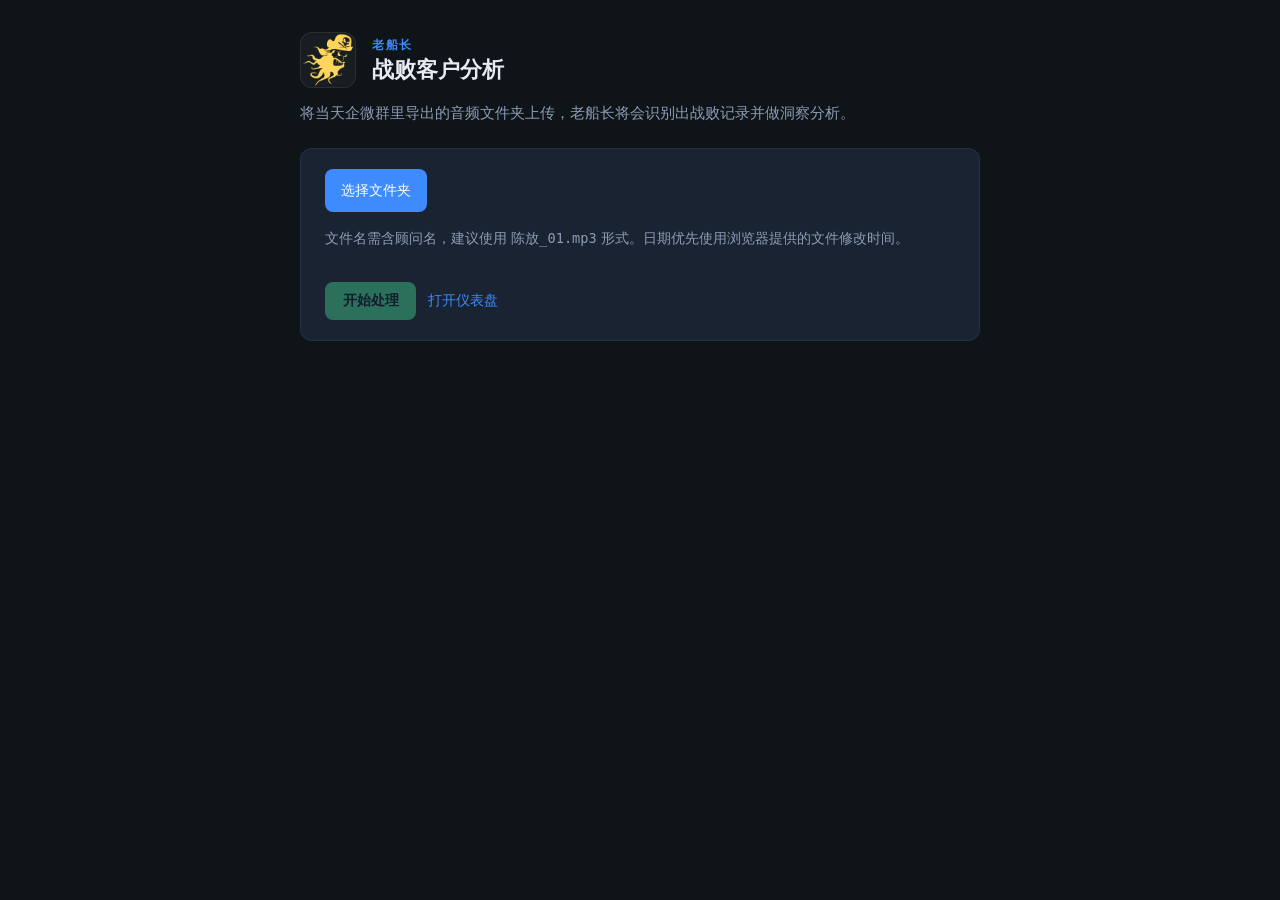
==== templates/index.html @ b05cd0df "Initial commit: 老船长战败客户分析 MVP FastAPI 流水线（讯飞 ASR + Kimi 抽取）、并行批处理、上传页与仪表盘，以及品牌化首页。  Co-authored-by: " ====
<!DOCTYPE html>
<html lang="zh-CN">
<head>
  <meta charset="utf-8" />
  <meta name="viewport" content="width=device-width, initial-scale=1" />
  <title>老船长 — 战败客户分析</title>
  <style>
    :root {
      --bg: #0f1419;
      --card: #1a2332;
      --text: #e7ecf3;
      --muted: #8b9cb3;
      --accent: #3d8bfd;
      --ok: #3ecf8e;
      --warn: #f0c14b;
    }
    * { box-sizing: border-box; }
    body {
      font-family: ui-sans-serif, system-ui, "Segoe UI", "PingFang SC", sans-serif;
      background: var(--bg);
      color: var(--text);
      margin: 0;
      min-height: 100vh;
      line-height: 1.5;
    }
    .wrap { max-width: 720px; margin: 0 auto; padding: 2rem 1.25rem; }
    .page-head {
      display: flex;
      align-items: center;
      gap: 1rem;
      margin-bottom: 0.35rem;
    }
    .brand-logo {
      width: 56px;
      height: 56px;
      border-radius: 12px;
      object-fit: contain;
      flex-shrink: 0;
      background: rgba(255,255,255,.04);
      border: 1px solid rgba(255,255,255,.08);
    }
    .brand-block { min-width: 0; }
    .app-name {
      font-size: 0.78rem;
      font-weight: 600;
      letter-spacing: 0.14em;
      color: var(--accent);
      margin: 0 0 0.2rem;
    }
    h1 { font-size: 1.35rem; font-weight: 600; margin: 0; line-height: 1.25; }
    p.lead { color: var(--muted); margin: 0.85rem 0 1.5rem; font-size: 0.95rem; }
    .card {
      background: var(--card);
      border-radius: 12px;
      padding: 1.25rem 1.5rem;
      border: 1px solid rgba(255,255,255,.06);
    }
    label.file-btn {
      display: inline-flex;
      align-items: center;
      gap: 0.5rem;
      padding: 0.65rem 1rem;
      background: var(--accent);
      color: #fff;
      border-radius: 8px;
      cursor: pointer;
      font-weight: 500;
      font-size: 0.9rem;
    }
    label.file-btn:hover { filter: brightness(1.08); }
    input[type="file"] { display: none; }
    .meta { margin-top: 1rem; font-size: 0.85rem; color: var(--muted); }
    .actions { margin-top: 1.25rem; display: flex; flex-wrap: wrap; gap: 0.75rem; align-items: center; }
    button.primary {
      background: var(--ok);
      color: #0a1628;
      border: none;
      padding: 0.6rem 1.1rem;
      border-radius: 8px;
      font-weight: 600;
      cursor: pointer;
      font-size: 0.9rem;
    }
    button.primary:disabled { opacity: 0.45; cursor: not-allowed; }
    a.link { color: var(--accent); text-decoration: none; font-size: 0.9rem; }
    a.link:hover { text-decoration: underline; }
    #status {
      margin-top: 1.25rem;
      padding: 0.85rem 1rem;
      border-radius: 8px;
      background: rgba(0,0,0,.25);
      font-size: 0.88rem;
      white-space: pre-wrap;
      display: none;
    }
    #status.show { display: block; }
    #status.processing { border-left: 3px solid var(--warn); }
    #status.done { border-left: 3px solid var(--ok); }
    #status.err { border-left: 3px solid #f66; }
    ul.files { margin: 0.5rem 0 0; padding-left: 1.1rem; color: var(--muted); font-size: 0.82rem; max-height: 140px; overflow: auto; }
  </style>
</head>
<body>
  <div class="wrap">
    <header class="page-head">
      <img class="brand-logo" src="/logo.png" width="56" height="56" alt="老船长" />
      <div class="brand-block">
        <p class="app-name">老船长</p>
        <h1>战败客户分析</h1>
      </div>
    </header>
    <p class="lead">将当天企微群里导出的音频文件夹上传，老船长将会识别出战败记录并做洞察分析。</p>

    <div class="card">
      <label class="file-btn">
        <input type="file" id="folder" webkitdirectory multiple accept="audio/*,.mp3,.wav,.m4a,.webm,.mp4,.ogg,.flac" />
        选择文件夹
      </label>
      <p class="meta">文件名需含顾问名，建议使用 <code>陈放_01.mp3</code> 形式。日期优先使用浏览器提供的文件修改时间。</p>
      <ul class="files" id="fileList"></ul>
      <div class="actions">
        <button type="button" class="primary" id="submitBtn" disabled>开始处理</button>
        <a class="link" href="/dashboard">打开仪表盘</a>
      </div>
      <div id="status"></div>
    </div>
  </div>
  <script>
    const folderInput = document.getElementById("folder");
    const submitBtn = document.getElementById("submitBtn");
    const statusEl = document.getElementById("status");
    const fileList = document.getElementById("fileList");

    let selectedFiles = [];

    function audioFilter(f) {
      const n = (f.name || "").toLowerCase();
      return /\.(mp3|wav|m4a|webm|mp4|mpeg|mpga|oga|ogg|flac)$/i.test(n);
    }

    folderInput.addEventListener("change", () => {
      selectedFiles = Array.from(folderInput.files || []).filter(audioFilter);
      fileList.innerHTML = selectedFiles.length
        ? "<li>" + selectedFiles.length + " 个音频文件</li>" + selectedFiles.slice(0, 8).map(f => "<li>" + (f.webkitRelativePath || f.name) + "</li>").join("") + (selectedFiles.length > 8 ? "<li>…</li>" : "")
        : "";
      submitBtn.disabled = selectedFiles.length === 0;
      statusEl.className = "";
      statusEl.textContent = "";
    });

    function setStatus(cls, text) {
      statusEl.className = "show " + cls;
      statusEl.textContent = text;
    }

    async function pollBatch(id) {
      // 每条约需：ffmpeg + 讯飞分帧 + 1～2 次 Kimi；16 条常远超 10 分钟，故上限约 60 分钟
      const maxTries = 3600;
      for (let i = 0; i < maxTries; i++) {
        const r = await fetch("/api/batches/" + id);
        if (!r.ok) throw new Error("查询批次失败");
        const data = await r.json();
        if (data.status === "complete") {
          let msg =
            "处理完成。战败条数：" +
            data.losses.length +
            "\n语音识别通道：" +
            (data.asr_provider === "iflytek" ? "科大讯飞（IFLYTEK_*）" : "Whisper 兼容（ASR_*）");
          if (data.file_errors && data.file_errors.length) {
            msg +=
              "\n\n以下文件异常（" +
              data.file_errors.length +
              " 个），请对照排查：\n" +
              data.file_errors
                .map(function (e) {
                  return "• " + e.filename + "\n  " + e.message;
                })
                .join("\n");
          }
          msg += "\n\n可前往仪表盘查看表格与图表。";
          setStatus(data.file_errors && data.file_errors.length ? "err" : "done", msg);
          submitBtn.disabled = false;
          return;
        }
        if (data.status === "failed") {
          setStatus("err", "批次失败：" + (data.error_message || "未知错误"));
          submitBtn.disabled = false;
          return;
        }
        const sec = i + 1;
        setStatus(
          "processing",
          "处理中… 状态：" +
            data.status +
            "（已等待 " +
            sec +
            "s，约可等待至 60 分钟）\n" +
            "文件多时每条约 1～3 分钟属正常；请勿关闭本页。"
        );
        await new Promise((x) => setTimeout(x, 1000));
      }
      setStatus(
        "err",
        "本页等待已达 60 分钟上限，已停止轮询。\n" +
          "后台可能仍在处理：请打开「仪表盘」查看批次 #" +
          id +
          " 是否已变为完成；若仍为 processing，可继续等待后刷新仪表盘。"
      );
      submitBtn.disabled = false;
    }

    submitBtn.addEventListener("click", async () => {
      if (!selectedFiles.length) return;
      submitBtn.disabled = true;
      setStatus("processing", "正在上传…");
      const fd = new FormData();
      const meta = {};
      selectedFiles.forEach((f) => {
        fd.append("files", f, f.webkitRelativePath || f.name);
        meta[f.webkitRelativePath || f.name] = f.lastModified;
      });
      fd.append("meta", JSON.stringify(meta));

      try {
        const res = await fetch("/api/process", { method: "POST", body: fd });
        const body = await res.json().catch(() => ({}));
        if (!res.ok) {
          setStatus("err", body.detail || res.statusText || "上传失败");
          submitBtn.disabled = false;
          return;
        }
        setStatus("processing", "已创建批次 #" + body.batch_id + "，处理中（转写+抽取可能需要数分钟）…");
        await pollBatch(body.batch_id);
      } catch (e) {
        setStatus("err", String(e));
        submitBtn.disabled = false;
      }
    });
  </script>
</body>
</html>
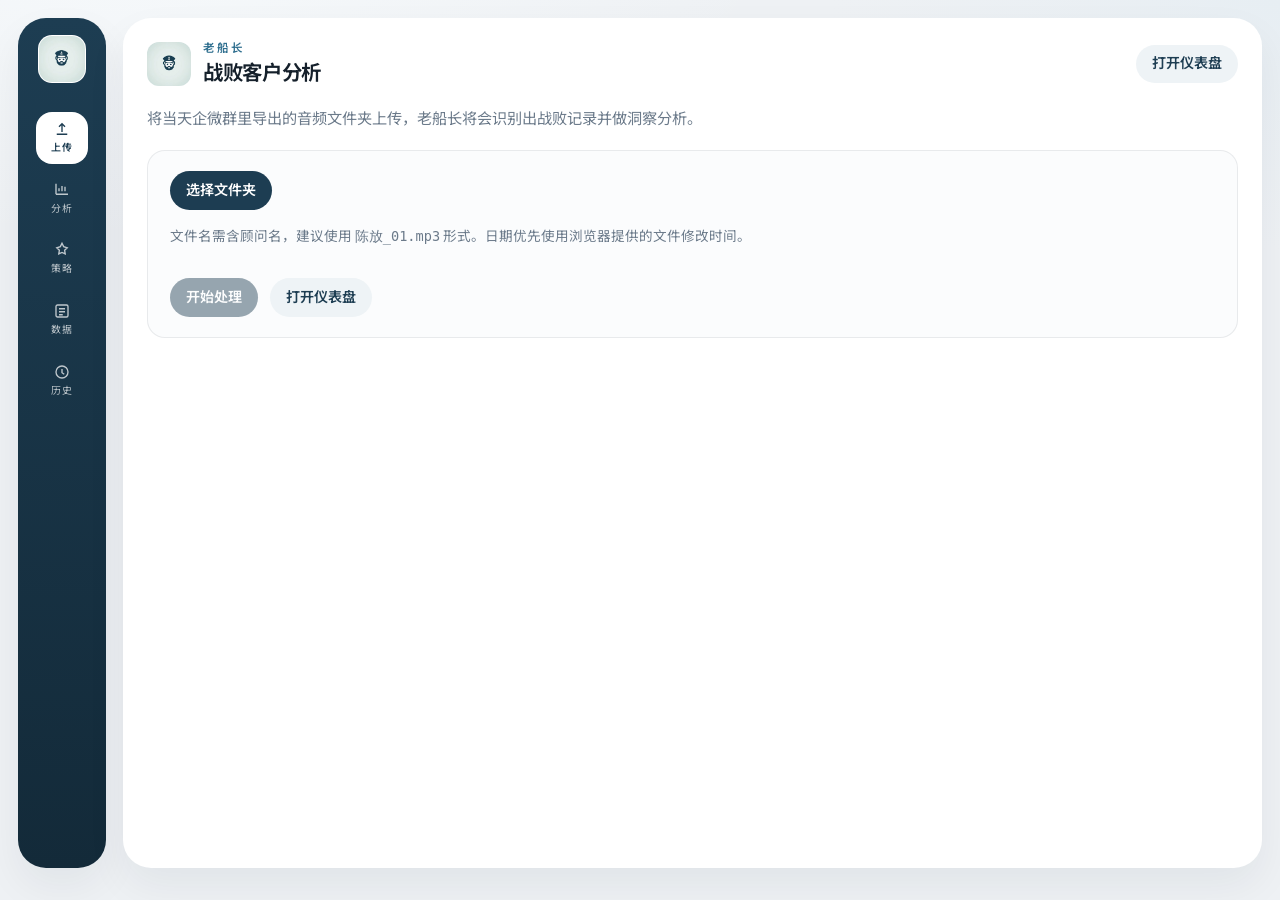
==== commit f428c8af: "Refresh 老船长 UI and day-based dashboard views Adopt a light rational shell with sidebar sections, mer" ====
--- a/templates/index.html
+++ b/templates/index.html
@@ -4,127 +4,73 @@
   <meta charset="utf-8" />
   <meta name="viewport" content="width=device-width, initial-scale=1" />
   <title>老船长 — 战败客户分析</title>
-  <style>
-    :root {
-      --bg: #0f1419;
-      --card: #1a2332;
-      --text: #e7ecf3;
-      --muted: #8b9cb3;
-      --accent: #3d8bfd;
-      --ok: #3ecf8e;
-      --warn: #f0c14b;
-    }
-    * { box-sizing: border-box; }
-    body {
-      font-family: ui-sans-serif, system-ui, "Segoe UI", "PingFang SC", sans-serif;
-      background: var(--bg);
-      color: var(--text);
-      margin: 0;
-      min-height: 100vh;
-      line-height: 1.5;
-    }
-    .wrap { max-width: 720px; margin: 0 auto; padding: 2rem 1.25rem; }
-    .page-head {
-      display: flex;
-      align-items: center;
-      gap: 1rem;
-      margin-bottom: 0.35rem;
-    }
-    .brand-logo {
-      width: 56px;
-      height: 56px;
-      border-radius: 12px;
-      object-fit: contain;
-      flex-shrink: 0;
-      background: rgba(255,255,255,.04);
-      border: 1px solid rgba(255,255,255,.08);
-    }
-    .brand-block { min-width: 0; }
-    .app-name {
-      font-size: 0.78rem;
-      font-weight: 600;
-      letter-spacing: 0.14em;
-      color: var(--accent);
-      margin: 0 0 0.2rem;
-    }
-    h1 { font-size: 1.35rem; font-weight: 600; margin: 0; line-height: 1.25; }
-    p.lead { color: var(--muted); margin: 0.85rem 0 1.5rem; font-size: 0.95rem; }
-    .card {
-      background: var(--card);
-      border-radius: 12px;
-      padding: 1.25rem 1.5rem;
-      border: 1px solid rgba(255,255,255,.06);
-    }
-    label.file-btn {
-      display: inline-flex;
-      align-items: center;
-      gap: 0.5rem;
-      padding: 0.65rem 1rem;
-      background: var(--accent);
-      color: #fff;
-      border-radius: 8px;
-      cursor: pointer;
-      font-weight: 500;
-      font-size: 0.9rem;
-    }
-    label.file-btn:hover { filter: brightness(1.08); }
-    input[type="file"] { display: none; }
-    .meta { margin-top: 1rem; font-size: 0.85rem; color: var(--muted); }
-    .actions { margin-top: 1.25rem; display: flex; flex-wrap: wrap; gap: 0.75rem; align-items: center; }
-    button.primary {
-      background: var(--ok);
-      color: #0a1628;
-      border: none;
-      padding: 0.6rem 1.1rem;
-      border-radius: 8px;
-      font-weight: 600;
-      cursor: pointer;
-      font-size: 0.9rem;
-    }
-    button.primary:disabled { opacity: 0.45; cursor: not-allowed; }
-    a.link { color: var(--accent); text-decoration: none; font-size: 0.9rem; }
-    a.link:hover { text-decoration: underline; }
-    #status {
-      margin-top: 1.25rem;
-      padding: 0.85rem 1rem;
-      border-radius: 8px;
-      background: rgba(0,0,0,.25);
-      font-size: 0.88rem;
-      white-space: pre-wrap;
-      display: none;
-    }
-    #status.show { display: block; }
-    #status.processing { border-left: 3px solid var(--warn); }
-    #status.done { border-left: 3px solid var(--ok); }
-    #status.err { border-left: 3px solid #f66; }
-    ul.files { margin: 0.5rem 0 0; padding-left: 1.1rem; color: var(--muted); font-size: 0.82rem; max-height: 140px; overflow: auto; }
-  </style>
+  <link rel="preconnect" href="https://fonts.googleapis.com" />
+  <link rel="preconnect" href="https://fonts.gstatic.com" crossorigin />
+  <link href="https://fonts.googleapis.com/css2?family=IBM+Plex+Sans:wght@400;500;600;700&family=Noto+Sans+SC:wght@400;500;600;700&display=swap" rel="stylesheet" />
+  <link rel="stylesheet" href="/static/app.css" />
 </head>
 <body>
-  <div class="wrap">
-    <header class="page-head">
-      <img class="brand-logo" src="/logo.png" width="56" height="56" alt="老船长" />
-      <div class="brand-block">
-        <p class="app-name">老船长</p>
-        <h1>战败客户分析</h1>
+  <div class="app-shell">
+    <aside class="side-rail" aria-label="主导航">
+      <a href="/" title="老船长">
+        <img class="side-logo" src="/logo.png" width="48" height="48" alt="老船长" />
+      </a>
+      <nav class="side-nav">
+        <a class="active" href="/" title="上传">
+          <svg class="ico" viewBox="0 0 24 24" fill="none" stroke="currentColor" stroke-width="1.8"><path d="M12 16V5M8 9l4-4 4 4M5 19h14"/></svg>
+          上传
+        </a>
+        <a href="/dashboard?section=analysis" title="当日分析">
+          <svg class="ico" viewBox="0 0 24 24" fill="none" stroke="currentColor" stroke-width="1.8"><path d="M4 19V5M4 19h16M8 15v-4M12 15V8M16 15v-6"/></svg>
+          分析
+        </a>
+        <a href="/dashboard?section=strategy" title="销售策略">
+          <svg class="ico" viewBox="0 0 24 24" fill="none" stroke="currentColor" stroke-width="1.8"><path d="M12 3l2.2 4.5L19 9l-3.5 3.4.8 4.8L12 15.2 7.7 17.2l.8-4.8L5 9l4.8-1.5L12 3z"/></svg>
+          策略
+        </a>
+        <a href="/dashboard?section=data" title="当日数据">
+          <svg class="ico" viewBox="0 0 24 24" fill="none" stroke="currentColor" stroke-width="1.8"><rect x="4" y="4" width="16" height="16" rx="2"/><path d="M8 9h8M8 13h8M8 17h5"/></svg>
+          数据
+        </a>
+        <a href="/dashboard?section=history" title="历史数据">
+          <svg class="ico" viewBox="0 0 24 24" fill="none" stroke="currentColor" stroke-width="1.8"><circle cx="12" cy="12" r="8"/><path d="M12 8v5l3 2"/></svg>
+          历史
+        </a>
+      </nav>
+    </aside>
+
+    <main class="main-panel">
+      <div class="topbar">
+        <div class="brand-lockup">
+          <img src="/logo.png" width="44" height="44" alt="" />
+          <div>
+            <p class="name">老船长</p>
+            <h1>战败客户分析</h1>
+          </div>
+        </div>
+        <div class="top-actions">
+          <a class="btn btn-soft" href="/dashboard">打开仪表盘</a>
+        </div>
       </div>
-    </header>
-    <p class="lead">将当天企微群里导出的音频文件夹上传，老船长将会识别出战败记录并做洞察分析。</p>
 
-    <div class="card">
-      <label class="file-btn">
-        <input type="file" id="folder" webkitdirectory multiple accept="audio/*,.mp3,.wav,.m4a,.webm,.mp4,.ogg,.flac" />
-        选择文件夹
-      </label>
-      <p class="meta">文件名需含顾问名，建议使用 <code>陈放_01.mp3</code> 形式。日期优先使用浏览器提供的文件修改时间。</p>
-      <ul class="files" id="fileList"></ul>
-      <div class="actions">
-        <button type="button" class="primary" id="submitBtn" disabled>开始处理</button>
-        <a class="link" href="/dashboard">打开仪表盘</a>
+      <p class="lead">将当天企微群里导出的音频文件夹上传，老船长将会识别出战败记录并做洞察分析。</p>
+
+      <div class="upload-card">
+        <label class="btn btn-primary" style="cursor:pointer;">
+          <input type="file" id="folder" webkitdirectory multiple accept="audio/*,.mp3,.wav,.m4a,.webm,.mp4,.ogg,.flac" style="display:none;" />
+          选择文件夹
+        </label>
+        <p class="meta">文件名需含顾问名，建议使用 <code>陈放_01.mp3</code> 形式。日期优先使用浏览器提供的文件修改时间。</p>
+        <ul class="files" id="fileList"></ul>
+        <div class="actions">
+          <button type="button" class="btn btn-primary" id="submitBtn" disabled>开始处理</button>
+          <a class="btn btn-soft" href="/dashboard">打开仪表盘</a>
+        </div>
+        <div id="status"></div>
       </div>
-      <div id="status"></div>
-    </div>
+    </main>
   </div>
+
   <script>
     const folderInput = document.getElementById("folder");
     const submitBtn = document.getElementById("submitBtn");
@@ -154,7 +100,6 @@
     }
 
     async function pollBatch(id) {
-      // 每条约需：ffmpeg + 讯飞分帧 + 1～2 次 Kimi；16 条常远超 10 分钟，故上限约 60 分钟
       const maxTries = 3600;
       for (let i = 0; i < maxTries; i++) {
         const r = await fetch("/api/batches/" + id);
--- a/static/app.css
+++ b/static/app.css
@@ -0,0 +1,439 @@
+:root {
+  --bg: #eef1f4;
+  --surface: #ffffff;
+  --ink: #15202b;
+  --muted: #6b7a8a;
+  --line: rgba(21, 32, 43, 0.08);
+  --navy: #1d3d52;
+  --navy-soft: #27495f;
+  --accent: #2f6f8f;
+  --ok: #2f9e6b;
+  --warn: #c9922a;
+  --err: #c44b4b;
+  --pastel-1: #f3efd8;
+  --pastel-2: #dde9f4;
+  --pastel-3: #f3e2ea;
+  --pastel-4: #e8e6f4;
+  --radius-lg: 28px;
+  --radius-md: 18px;
+  --shadow: 0 18px 40px rgba(21, 32, 43, 0.06);
+  --font: "IBM Plex Sans", "Noto Sans SC", "PingFang SC", sans-serif;
+}
+
+* { box-sizing: border-box; }
+
+body {
+  margin: 0;
+  min-height: 100vh;
+  font-family: var(--font);
+  color: var(--ink);
+  background:
+    radial-gradient(1200px 600px at 10% -10%, #f7fafc 0%, transparent 55%),
+    radial-gradient(900px 500px at 100% 0%, #e7eef3 0%, transparent 50%),
+    var(--bg);
+  line-height: 1.5;
+}
+
+a { color: var(--accent); text-decoration: none; }
+a:hover { text-decoration: underline; }
+
+.app-shell {
+  display: grid;
+  grid-template-columns: 88px minmax(0, 1fr);
+  gap: 1.1rem;
+  max-width: 1280px;
+  margin: 0 auto;
+  padding: 1.1rem 1.1rem 2rem;
+  min-height: 100vh;
+}
+
+.side-rail {
+  background: linear-gradient(180deg, var(--navy) 0%, #132a39 100%);
+  border-radius: var(--radius-lg);
+  padding: 1.1rem 0.7rem;
+  display: flex;
+  flex-direction: column;
+  align-items: center;
+  gap: 1.4rem;
+  box-shadow: var(--shadow);
+}
+
+.side-logo {
+  width: 48px;
+  height: 48px;
+  border-radius: 14px;
+  object-fit: cover;
+  background: #fff;
+  border: 1px solid rgba(255,255,255,.18);
+}
+
+.side-nav {
+  display: flex;
+  flex-direction: column;
+  gap: 0.55rem;
+  width: 100%;
+  align-items: center;
+}
+
+.side-nav a {
+  width: 52px;
+  min-height: 52px;
+  border-radius: 16px;
+  color: rgba(255,255,255,.72);
+  text-decoration: none;
+  display: flex;
+  flex-direction: column;
+  align-items: center;
+  justify-content: center;
+  gap: 0.2rem;
+  font-size: 0.62rem;
+  letter-spacing: 0.02em;
+  padding: 0.35rem 0.2rem;
+  transition: background .15s ease, color .15s ease;
+}
+
+.side-nav a:hover {
+  background: rgba(255,255,255,.08);
+  color: #fff;
+  text-decoration: none;
+}
+
+.side-nav a.active {
+  background: #fff;
+  color: var(--navy);
+  font-weight: 600;
+}
+
+.side-nav .ico {
+  width: 18px;
+  height: 18px;
+  display: block;
+}
+
+.main-panel {
+  background: var(--surface);
+  border-radius: var(--radius-lg);
+  box-shadow: var(--shadow);
+  padding: 1.35rem 1.5rem 1.75rem;
+  min-width: 0;
+}
+
+.topbar {
+  display: flex;
+  flex-wrap: wrap;
+  align-items: center;
+  justify-content: space-between;
+  gap: 0.75rem;
+  margin-bottom: 1.15rem;
+}
+
+.brand-lockup {
+  display: flex;
+  align-items: center;
+  gap: 0.75rem;
+  min-width: 0;
+}
+
+.brand-lockup img {
+  width: 44px;
+  height: 44px;
+  border-radius: 12px;
+  object-fit: cover;
+  background: #f3f6f8;
+}
+
+.brand-lockup .name {
+  margin: 0;
+  font-size: 0.72rem;
+  letter-spacing: 0.16em;
+  font-weight: 600;
+  color: var(--accent);
+}
+
+.brand-lockup h1 {
+  margin: 0.1rem 0 0;
+  font-size: 1.28rem;
+  font-weight: 650;
+  letter-spacing: -0.02em;
+}
+
+.top-actions {
+  display: flex;
+  flex-wrap: wrap;
+  gap: 0.55rem;
+  align-items: center;
+}
+
+.btn {
+  display: inline-flex;
+  align-items: center;
+  justify-content: center;
+  gap: 0.35rem;
+  border: none;
+  border-radius: 999px;
+  padding: 0.55rem 1rem;
+  font: inherit;
+  font-size: 0.88rem;
+  font-weight: 600;
+  cursor: pointer;
+  text-decoration: none;
+}
+
+.btn:hover { text-decoration: none; filter: brightness(1.03); }
+
+.btn-primary {
+  background: var(--navy);
+  color: #fff;
+}
+
+.btn-soft {
+  background: #eef3f6;
+  color: var(--navy);
+}
+
+.btn:disabled {
+  opacity: 0.45;
+  cursor: not-allowed;
+  filter: none;
+}
+
+.lead {
+  margin: 0 0 1.25rem;
+  color: var(--muted);
+  font-size: 0.95rem;
+  max-width: 40rem;
+}
+
+.banner {
+  margin-bottom: 1rem;
+  padding: 0.7rem 0.95rem;
+  border-radius: 14px;
+  background: var(--pastel-2);
+  color: var(--navy);
+  font-size: 0.88rem;
+}
+
+.grid-stats {
+  display: grid;
+  grid-template-columns: repeat(4, minmax(0, 1fr));
+  gap: 0.85rem;
+  margin-bottom: 1.1rem;
+}
+
+.stat-card {
+  border-radius: var(--radius-md);
+  padding: 1rem 1.05rem;
+  min-height: 104px;
+  border: 1px solid var(--line);
+}
+
+.stat-card:nth-child(1) { background: var(--pastel-1); }
+.stat-card:nth-child(2) { background: var(--pastel-2); }
+.stat-card:nth-child(3) { background: var(--pastel-3); }
+.stat-card:nth-child(4) { background: var(--pastel-4); }
+
+.stat-card .k {
+  font-size: 0.78rem;
+  color: var(--muted);
+}
+
+.stat-card .v {
+  margin-top: 0.45rem;
+  font-size: 1.55rem;
+  font-weight: 700;
+  letter-spacing: -0.03em;
+}
+
+.hero-dark {
+  background: linear-gradient(135deg, #1a3344 0%, #0f2230 55%, #1d3d52 100%);
+  color: #fff;
+  border-radius: var(--radius-md);
+  padding: 1.25rem 1.35rem;
+  margin-bottom: 1.1rem;
+  position: relative;
+  overflow: hidden;
+}
+
+.hero-dark::after {
+  content: "";
+  position: absolute;
+  inset: auto -10% -40% 40%;
+  height: 180%;
+  background: radial-gradient(circle, rgba(255,255,255,.08), transparent 55%);
+  pointer-events: none;
+}
+
+.hero-dark .eyebrow {
+  margin: 0;
+  opacity: 0.7;
+  font-size: 0.78rem;
+}
+
+.hero-dark .title {
+  margin: 0.35rem 0 0;
+  font-size: 1.05rem;
+  font-weight: 600;
+}
+
+.hero-dark .body {
+  margin: 0.65rem 0 0;
+  font-size: 0.92rem;
+  opacity: 0.92;
+  max-width: 52rem;
+  position: relative;
+  z-index: 1;
+}
+
+.row2 {
+  display: grid;
+  grid-template-columns: 1.2fr 0.8fr;
+  gap: 1rem;
+  margin-bottom: 1rem;
+}
+
+.card {
+  background: #fbfcfd;
+  border: 1px solid var(--line);
+  border-radius: var(--radius-md);
+  padding: 1rem 1.1rem;
+}
+
+.card h2 {
+  margin: 0 0 0.75rem;
+  font-size: 0.95rem;
+  font-weight: 650;
+}
+
+.muted { color: var(--muted); font-size: 0.9rem; }
+
+ul.clean {
+  margin: 0;
+  padding-left: 1.1rem;
+  color: var(--muted);
+  font-size: 0.9rem;
+}
+
+ul.clean li { margin-bottom: 0.4rem; color: var(--ink); }
+
+.badge {
+  display: inline-flex;
+  align-items: center;
+  padding: 0.2rem 0.55rem;
+  border-radius: 999px;
+  background: #eef3f6;
+  color: var(--navy);
+  font-size: 0.72rem;
+  font-weight: 600;
+}
+
+.table-wrap { overflow-x: auto; }
+
+table.data {
+  width: 100%;
+  border-collapse: collapse;
+  font-size: 0.82rem;
+}
+
+table.data th,
+table.data td {
+  text-align: left;
+  padding: 0.55rem 0.45rem;
+  border-bottom: 1px solid var(--line);
+  vertical-align: top;
+}
+
+table.data th {
+  color: var(--muted);
+  font-weight: 600;
+}
+
+.history-list {
+  display: grid;
+  gap: 0.75rem;
+}
+
+.history-item {
+  display: flex;
+  justify-content: space-between;
+  gap: 1rem;
+  align-items: center;
+  padding: 1rem 1.1rem;
+  border-radius: var(--radius-md);
+  border: 1px solid var(--line);
+  background: #fbfcfd;
+  text-decoration: none;
+  color: inherit;
+}
+
+.history-item:hover {
+  border-color: rgba(29, 61, 82, 0.25);
+  text-decoration: none;
+}
+
+.history-item .t { font-weight: 650; }
+.history-item .s { color: var(--muted); font-size: 0.85rem; margin-top: 0.2rem; }
+
+.upload-card {
+  border: 1px solid var(--line);
+  border-radius: var(--radius-md);
+  padding: 1.25rem 1.35rem;
+  background: #fbfcfd;
+}
+
+.meta { margin-top: 1rem; font-size: 0.85rem; color: var(--muted); }
+.actions { margin-top: 1.15rem; display: flex; flex-wrap: wrap; gap: 0.75rem; align-items: center; }
+
+#status {
+  margin-top: 1.15rem;
+  padding: 0.85rem 1rem;
+  border-radius: 14px;
+  background: #f3f6f8;
+  font-size: 0.88rem;
+  white-space: pre-wrap;
+  display: none;
+}
+#status.show { display: block; }
+#status.processing { border-left: 4px solid var(--warn); }
+#status.done { border-left: 4px solid var(--ok); }
+#status.err { border-left: 4px solid var(--err); }
+
+ul.files {
+  margin: 0.5rem 0 0;
+  padding-left: 1.1rem;
+  color: var(--muted);
+  font-size: 0.82rem;
+  max-height: 140px;
+  overflow: auto;
+}
+
+@media (max-width: 960px) {
+  .app-shell {
+    grid-template-columns: 1fr;
+    padding: 0.85rem;
+  }
+  .side-rail {
+    flex-direction: row;
+    justify-content: space-between;
+    padding: 0.75rem 0.85rem;
+  }
+  .side-nav {
+    flex-direction: row;
+    width: auto;
+    flex-wrap: wrap;
+    justify-content: flex-end;
+  }
+  .side-nav a {
+    width: auto;
+    min-height: 42px;
+    flex-direction: row;
+    gap: 0.35rem;
+    padding: 0.35rem 0.65rem;
+    font-size: 0.72rem;
+  }
+  .grid-stats { grid-template-columns: repeat(2, minmax(0, 1fr)); }
+  .row2 { grid-template-columns: 1fr; }
+}
+
+@media (max-width: 560px) {
+  .grid-stats { grid-template-columns: 1fr; }
+}
